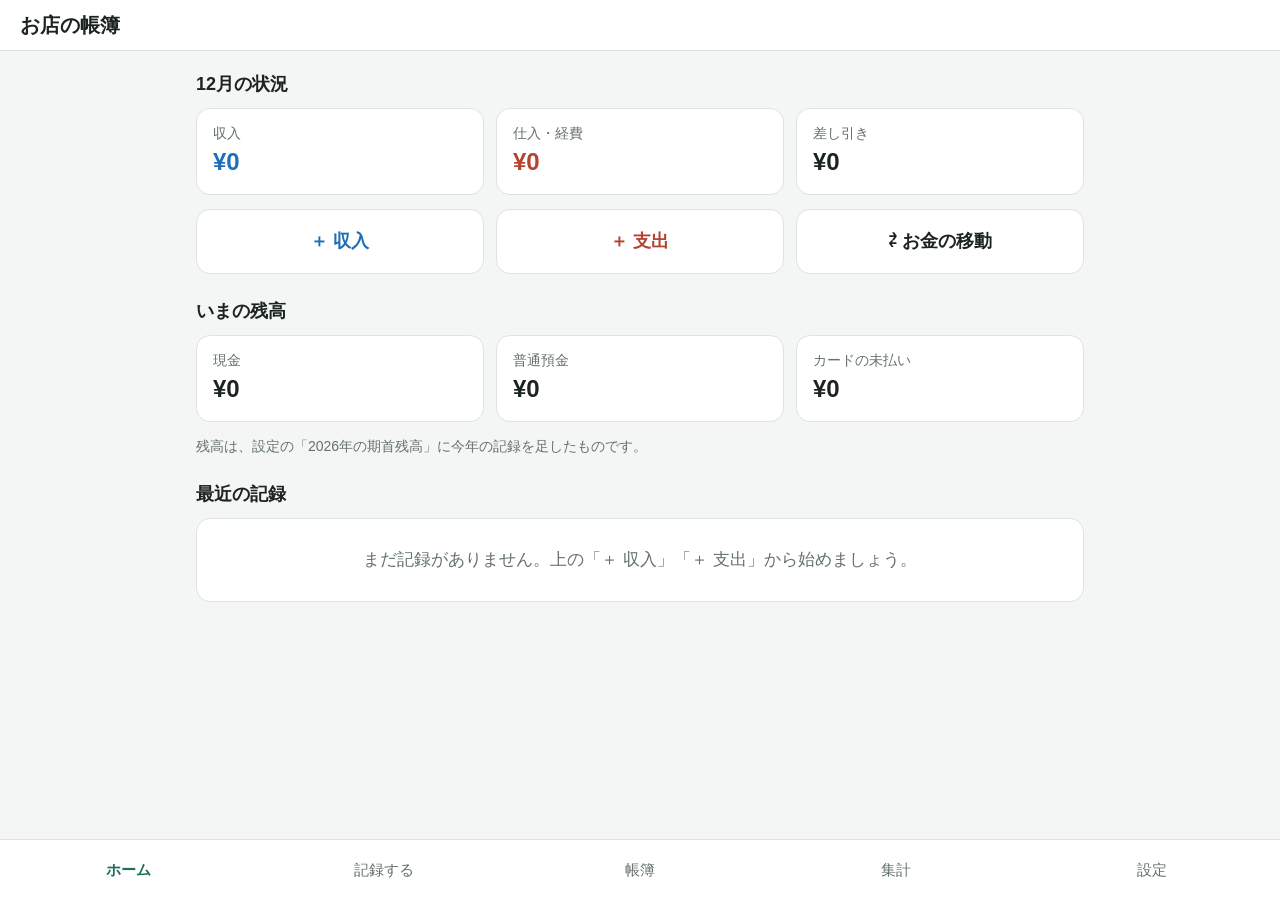
==== index.html @ c4dd9b87 "Add files via upload" ====
<!doctype html>
<html lang="ja">
<head>
<meta charset="utf-8">
<meta name="viewport" content="width=device-width, initial-scale=1, viewport-fit=cover">
<title>お店の帳簿</title>
<meta name="theme-color" content="#1f6f5c">
<meta name="apple-mobile-web-app-capable" content="yes">
<meta name="mobile-web-app-capable" content="yes">
<meta name="apple-mobile-web-app-title" content="お店の帳簿">
<meta name="apple-mobile-web-app-status-bar-style" content="default">
<link rel="manifest" href="manifest.webmanifest">
<link rel="apple-touch-icon" href="icon-180.png">
<link rel="icon" href="icon-192.png">
<link rel="stylesheet" href="style.css">
</head>
<body>
<header class="top">
  <h1 id="title">お店の帳簿</h1>
  <span id="offline" class="pill" hidden>オフライン</span>
</header>
<main id="view"></main>
<nav class="tabs" id="tabs">
  <button data-go="home">ホーム</button>
  <button data-go="input">記録する</button>
  <button data-go="list">帳簿</button>
  <button data-go="summary">集計</button>
  <button data-go="settings">設定</button>
</nav>
<div id="toast" class="toast" hidden></div>
<script src="app.js"></script>
</body>
</html>
---- style.css ----
:root {
  --bg: #f4f6f5;
  --card: #ffffff;
  --text: #1c2421;
  --muted: #64716c;
  --line: #dde3e0;
  --accent: #1f6f5c;
  --accent-soft: #e2f0eb;
  --in: #1d6fb8;
  --out: #b4432f;
  --warn-bg: #fff4d6;
  --warn-text: #6b4e00;
}
@media (prefers-color-scheme: dark) {
  :root {
    --bg: #131816;
    --card: #1c2321;
    --text: #e7ecea;
    --muted: #9aa8a2;
    --line: #2e3835;
    --accent: #4fb89a;
    --accent-soft: #1f332d;
    --in: #6fb0ec;
    --out: #ec8a76;
    --warn-bg: #3a3017;
    --warn-text: #f1d58a;
  }
}
* { box-sizing: border-box; }
html, body { margin: 0; }
body {
  background: var(--bg);
  color: var(--text);
  font-family: -apple-system, "Hiragino Sans", "Hiragino Kaku Gothic ProN", "Yu Gothic UI", "Meiryo", sans-serif;
  font-size: 17px;
  line-height: 1.5;
  -webkit-text-size-adjust: 100%;
  padding-bottom: calc(76px + env(safe-area-inset-bottom));
}
.top {
  display: flex; align-items: center; gap: 12px;
  padding: calc(10px + env(safe-area-inset-top)) 20px 10px;
  background: var(--card); border-bottom: 1px solid var(--line);
  position: sticky; top: 0; z-index: 5;
}
.top h1 { font-size: 20px; margin: 0; flex: 1; }
.pill { font-size: 13px; padding: 2px 10px; border-radius: 99px; background: var(--accent-soft); color: var(--accent); }
main { max-width: 920px; margin: 0 auto; padding: 16px; }
h2 { font-size: 18px; margin: 24px 0 10px; }
h2:first-child { margin-top: 4px; }
.card { background: var(--card); border: 1px solid var(--line); border-radius: 14px; padding: 16px; margin-bottom: 14px; }
.muted { color: var(--muted); }
.small { font-size: 14px; }
.right { text-align: right; }
.num { font-variant-numeric: tabular-nums; text-align: right; white-space: nowrap; }
.in { color: var(--in); }
.out { color: var(--out); }

.tabs {
  position: fixed; left: 0; right: 0; bottom: 0; z-index: 10;
  display: grid; grid-template-columns: repeat(5, 1fr);
  background: var(--card); border-top: 1px solid var(--line);
  padding-bottom: env(safe-area-inset-bottom);
}
.tabs button {
  border: 0; background: none; color: var(--muted);
  font: inherit; font-size: 15px; padding: 14px 4px; min-height: 60px;
}
.tabs button.on { color: var(--accent); font-weight: 700; }

.stats { display: grid; grid-template-columns: repeat(3, 1fr); gap: 12px; }
.stat { background: var(--card); border: 1px solid var(--line); border-radius: 14px; padding: 14px 16px; }
.stat .label { font-size: 14px; color: var(--muted); }
.stat .value { font-size: 24px; font-weight: 700; font-variant-numeric: tabular-nums; }
@media (max-width: 560px) { .stats { grid-template-columns: 1fr; } }

.bigbtns { display: grid; grid-template-columns: repeat(3, 1fr); gap: 12px; margin: 14px 0; }
.bigbtn {
  border: 1px solid var(--line); background: var(--card); color: var(--text);
  border-radius: 14px; padding: 18px 10px; font: inherit; font-size: 18px; font-weight: 700;
}
.bigbtn.in { color: var(--in); }
.bigbtn.out { color: var(--out); }

.seg { display: flex; flex-wrap: wrap; gap: 8px; margin-bottom: 14px; }
.seg button {
  flex: 1; min-width: 110px; min-height: 48px; border-radius: 12px;
  border: 1px solid var(--line); background: var(--card); color: var(--text); font: inherit;
}
.seg button.on { background: var(--accent); border-color: var(--accent); color: #fff; font-weight: 700; }

.field { margin-bottom: 14px; }
.field > label { display: block; font-size: 15px; color: var(--muted); margin-bottom: 4px; }
.hint { font-size: 14px; color: var(--muted); margin-top: 4px; }
input, select, textarea {
  width: 100%; font: inherit; font-size: 18px; color: var(--text);
  background: var(--card); border: 1px solid var(--line); border-radius: 10px;
  padding: 10px 12px; min-height: 48px;
}
input.amount { font-size: 26px; font-weight: 700; text-align: right; font-variant-numeric: tabular-nums; }
input:focus, select:focus { outline: 2px solid var(--accent); outline-offset: 1px; }
.row2 { display: grid; grid-template-columns: 1fr 1fr; gap: 12px; }
@media (max-width: 560px) { .row2 { grid-template-columns: 1fr; } }

.btn {
  display: inline-flex; align-items: center; justify-content: center;
  min-height: 48px; padding: 10px 18px; border-radius: 12px; font: inherit; font-weight: 700;
  border: 1px solid var(--line); background: var(--card); color: var(--text);
}
.btn.primary { background: var(--accent); border-color: var(--accent); color: #fff; }
.btn.danger { color: var(--out); }
.btn.wide { width: 100%; }
.btns { display: flex; flex-wrap: wrap; gap: 10px; }

.chips { display: flex; flex-wrap: wrap; gap: 8px; margin-bottom: 14px; }
.chip {
  border: 1px solid var(--line); background: var(--accent-soft); color: var(--text);
  border-radius: 99px; padding: 8px 14px; font: inherit; font-size: 15px; min-height: 40px;
}
.presets { display: grid; gap: 8px; margin-bottom: 14px; }
.presets label {
  display: flex; align-items: center; gap: 10px; padding: 12px 14px; min-height: 52px;
  border: 1px solid var(--line); border-radius: 12px; background: var(--card);
}
.presets input { width: 22px; height: 22px; min-height: 0; }
.presets .sub { font-size: 13px; color: var(--muted); }

.monthbar { display: flex; align-items: center; gap: 10px; margin-bottom: 12px; }
.monthbar .lbl { flex: 1; text-align: center; font-size: 19px; font-weight: 700; }
.monthbar .btn { min-width: 56px; }

.list { background: var(--card); border: 1px solid var(--line); border-radius: 14px; overflow: hidden; }
.item { display: grid; grid-template-columns: 64px 1fr auto; gap: 10px; align-items: center; padding: 12px 14px; border-top: 1px solid var(--line); width: 100%; text-align: left; background: none; border-left: 0; border-right: 0; border-bottom: 0; font: inherit; color: inherit; }
.item:first-child { border-top: 0; }
.item .d { font-size: 15px; color: var(--muted); }
.item .main { font-weight: 600; }
.item .sub { font-size: 14px; color: var(--muted); }
.badge { display: inline-block; font-size: 12px; padding: 1px 7px; border-radius: 6px; margin-right: 6px; vertical-align: 2px; background: var(--accent-soft); color: var(--accent); font-weight: 700; }
.badge.in { background: transparent; border: 1px solid var(--in); }
.badge.out { background: transparent; border: 1px solid var(--out); }
.empty { padding: 28px; text-align: center; color: var(--muted); }

table { width: 100%; border-collapse: collapse; font-size: 16px; }
th, td { padding: 8px 10px; border-bottom: 1px solid var(--line); }
th { text-align: left; color: var(--muted); font-weight: 600; font-size: 14px; }
tr.total td { font-weight: 700; border-top: 2px solid var(--text); }
tr.sub td { font-weight: 600; background: var(--accent-soft); }
td.indent { padding-left: 26px; }
.tablewrap { overflow-x: auto; }

.banner { background: var(--warn-bg); color: var(--warn-text); border-radius: 12px; padding: 12px 16px; margin-bottom: 14px; }
.toast {
  position: fixed; left: 50%; bottom: calc(90px + env(safe-area-inset-bottom)); transform: translateX(-50%);
  background: var(--text); color: var(--bg); padding: 12px 22px; border-radius: 99px; z-index: 20; font-weight: 700;
}
details summary { cursor: pointer; padding: 6px 0; font-weight: 600; }
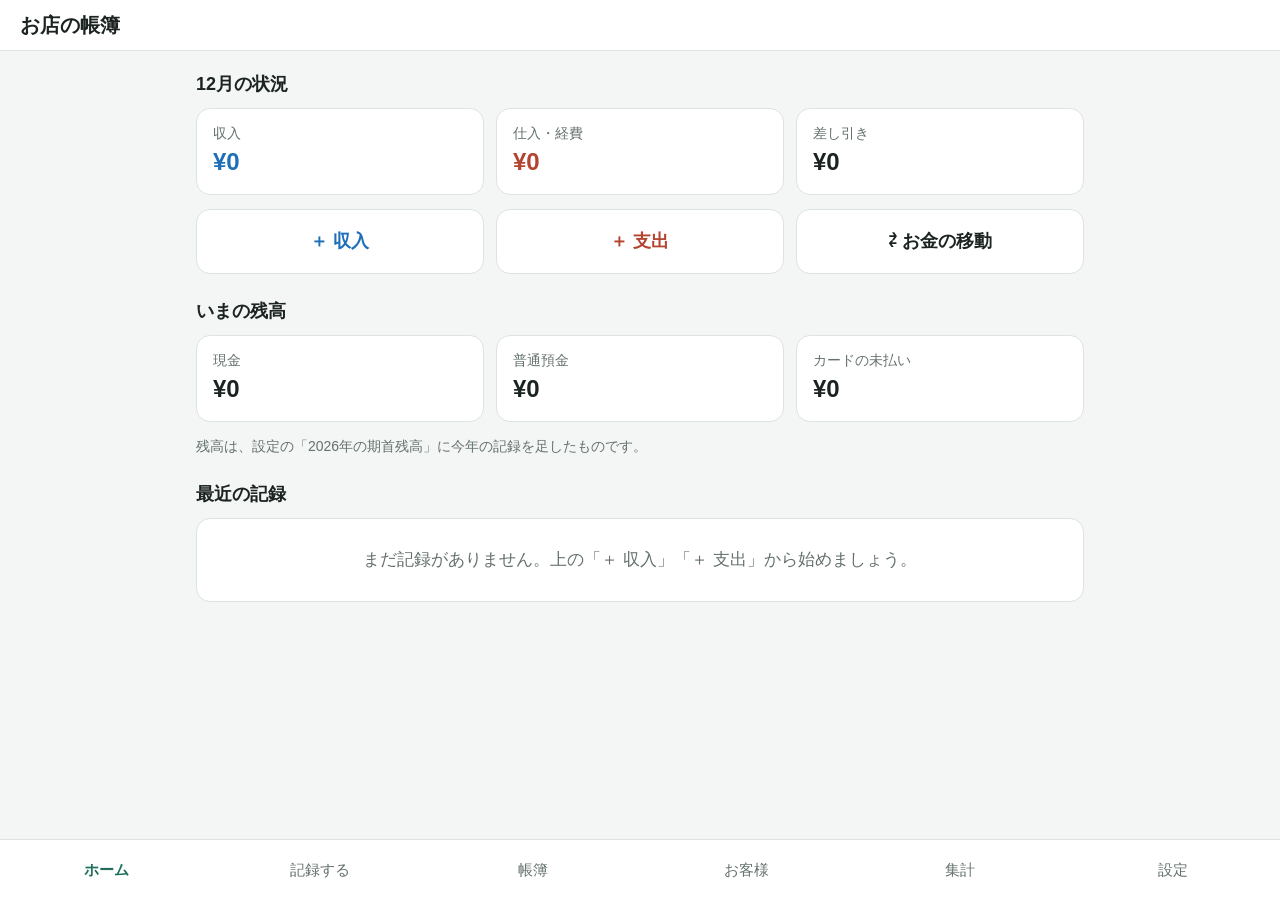
==== commit 41c22e14: "Add files via upload" ====
--- a/index.html
+++ b/index.html
@@ -24,6 +24,7 @@
   <button data-go="home">ホーム</button>
   <button data-go="input">記録する</button>
   <button data-go="list">帳簿</button>
+  <button data-go="customers">お客様</button>
   <button data-go="summary">集計</button>
   <button data-go="settings">設定</button>
 </nav>
--- a/style.css
+++ b/style.css
@@ -58,7 +58,7 @@
 
 .tabs {
   position: fixed; left: 0; right: 0; bottom: 0; z-index: 10;
-  display: grid; grid-template-columns: repeat(5, 1fr);
+  display: grid; grid-template-columns: repeat(6, 1fr);
   background: var(--card); border-top: 1px solid var(--line);
   padding-bottom: env(safe-area-inset-bottom);
 }
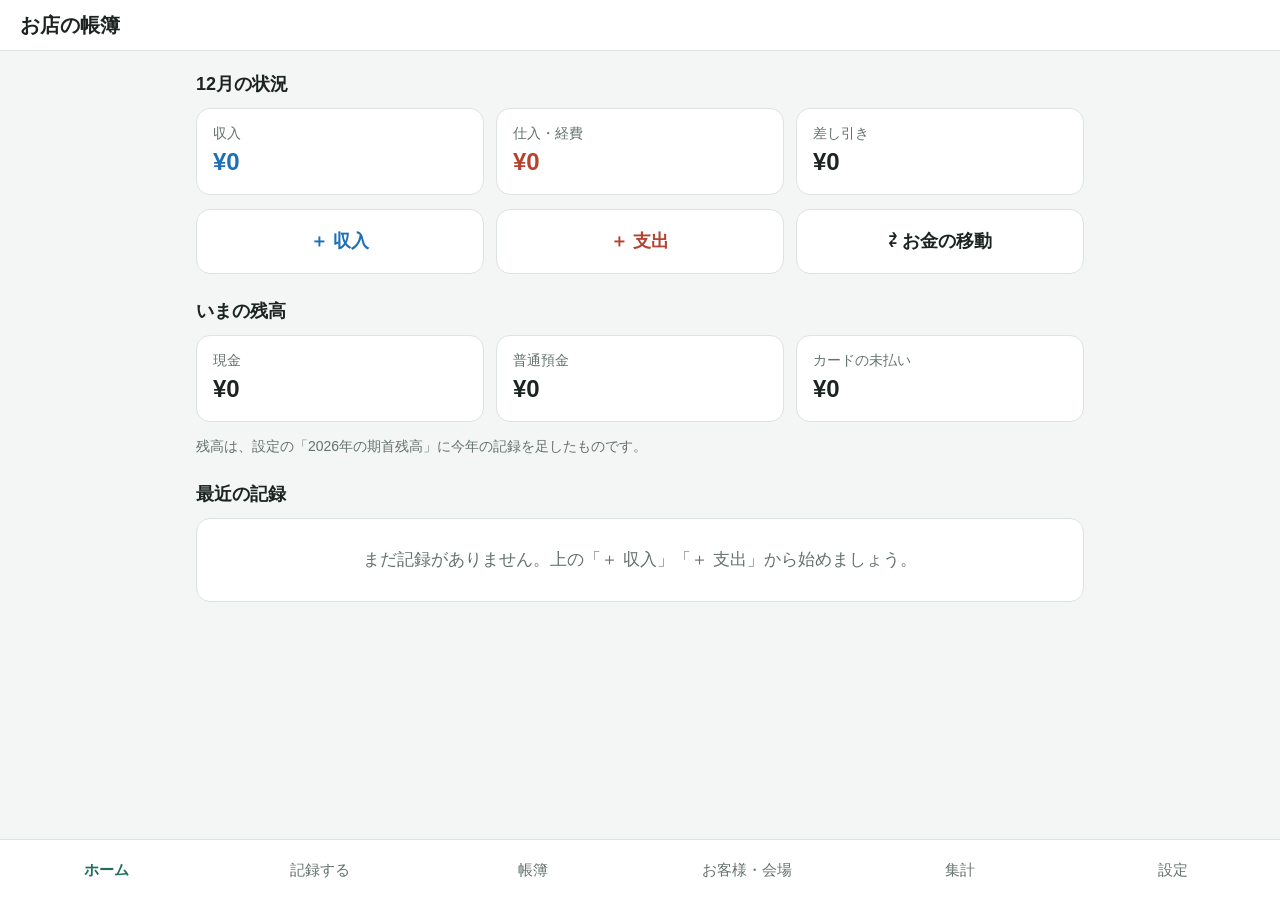
==== commit cbbe9f19: "Add files via upload" ====
--- a/index.html
+++ b/index.html
@@ -24,7 +24,7 @@
   <button data-go="home">ホーム</button>
   <button data-go="input">記録する</button>
   <button data-go="list">帳簿</button>
-  <button data-go="customers">お客様</button>
+  <button data-go="customers">お客様・会場</button>
   <button data-go="summary">集計</button>
   <button data-go="settings">設定</button>
 </nav>
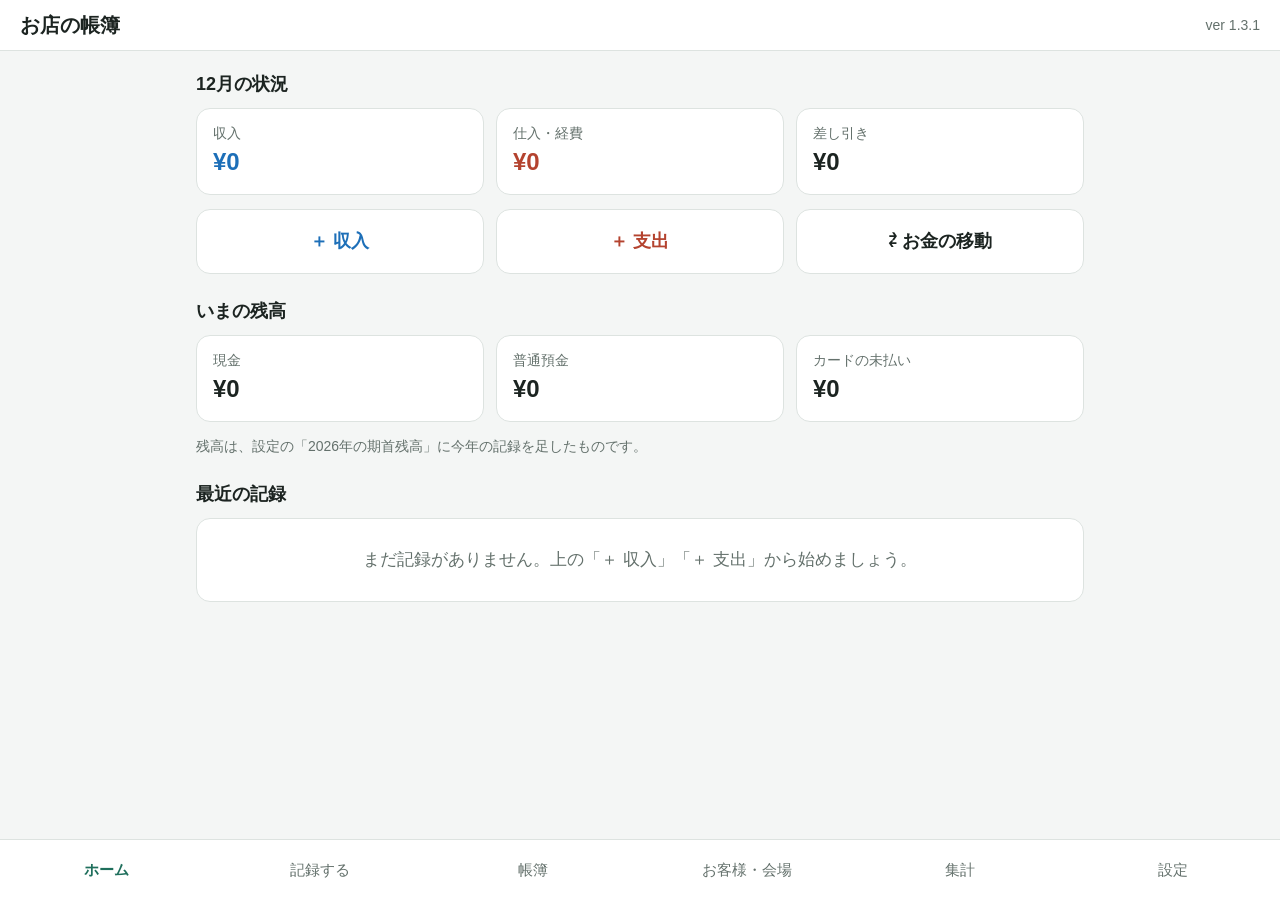
==== commit 68eea8af: "Add files via upload" ====
--- a/index.html
+++ b/index.html
@@ -1,34 +1,36 @@
-<!doctype html>
-<html lang="ja">
-<head>
-<meta charset="utf-8">
-<meta name="viewport" content="width=device-width, initial-scale=1, viewport-fit=cover">
-<title>お店の帳簿</title>
-<meta name="theme-color" content="#1f6f5c">
-<meta name="apple-mobile-web-app-capable" content="yes">
-<meta name="mobile-web-app-capable" content="yes">
-<meta name="apple-mobile-web-app-title" content="お店の帳簿">
-<meta name="apple-mobile-web-app-status-bar-style" content="default">
-<link rel="manifest" href="manifest.webmanifest">
-<link rel="apple-touch-icon" href="icon-180.png">
-<link rel="icon" href="icon-192.png">
-<link rel="stylesheet" href="style.css">
-</head>
-<body>
-<header class="top">
-  <h1 id="title">お店の帳簿</h1>
-  <span id="offline" class="pill" hidden>オフライン</span>
-</header>
-<main id="view"></main>
-<nav class="tabs" id="tabs">
-  <button data-go="home">ホーム</button>
-  <button data-go="input">記録する</button>
-  <button data-go="list">帳簿</button>
-  <button data-go="customers">お客様・会場</button>
-  <button data-go="summary">集計</button>
-  <button data-go="settings">設定</button>
-</nav>
-<div id="toast" class="toast" hidden></div>
-<script src="app.js"></script>
-</body>
-</html>
+<!doctype html>
+<html lang="ja">
+<head>
+<meta charset="utf-8">
+<meta name="viewport" content="width=device-width, initial-scale=1, viewport-fit=cover">
+<title>お店の帳簿</title>
+<meta name="theme-color" content="#1f6f5c">
+<meta name="apple-mobile-web-app-capable" content="yes">
+<meta name="mobile-web-app-capable" content="yes">
+<meta name="apple-mobile-web-app-title" content="お店の帳簿">
+<meta name="apple-mobile-web-app-status-bar-style" content="default">
+<link rel="manifest" href="manifest.webmanifest">
+<link rel="apple-touch-icon" href="icon-180.png">
+<link rel="icon" href="icon-192.png">
+<link rel="stylesheet" href="style.css">
+</head>
+<body>
+<header class="top">
+  <h1 id="title">お店の帳簿</h1>
+  <span id="offline" class="pill" hidden>オフライン</span>
+  <button id="newver" class="pill" hidden onclick="location.reload()" style="border:0;font:inherit;font-size:13px;background:var(--accent);color:#fff">新しい版に切り替える</button>
+  <span id="appver" class="muted small"></span>
+</header>
+<main id="view"></main>
+<nav class="tabs" id="tabs">
+  <button data-go="home">ホーム</button>
+  <button data-go="input">記録する</button>
+  <button data-go="list">帳簿</button>
+  <button data-go="customers">お客様・会場</button>
+  <button data-go="summary">集計</button>
+  <button data-go="settings">設定</button>
+</nav>
+<div id="toast" class="toast" hidden></div>
+<script src="app.js"></script>
+</body>
+</html>
